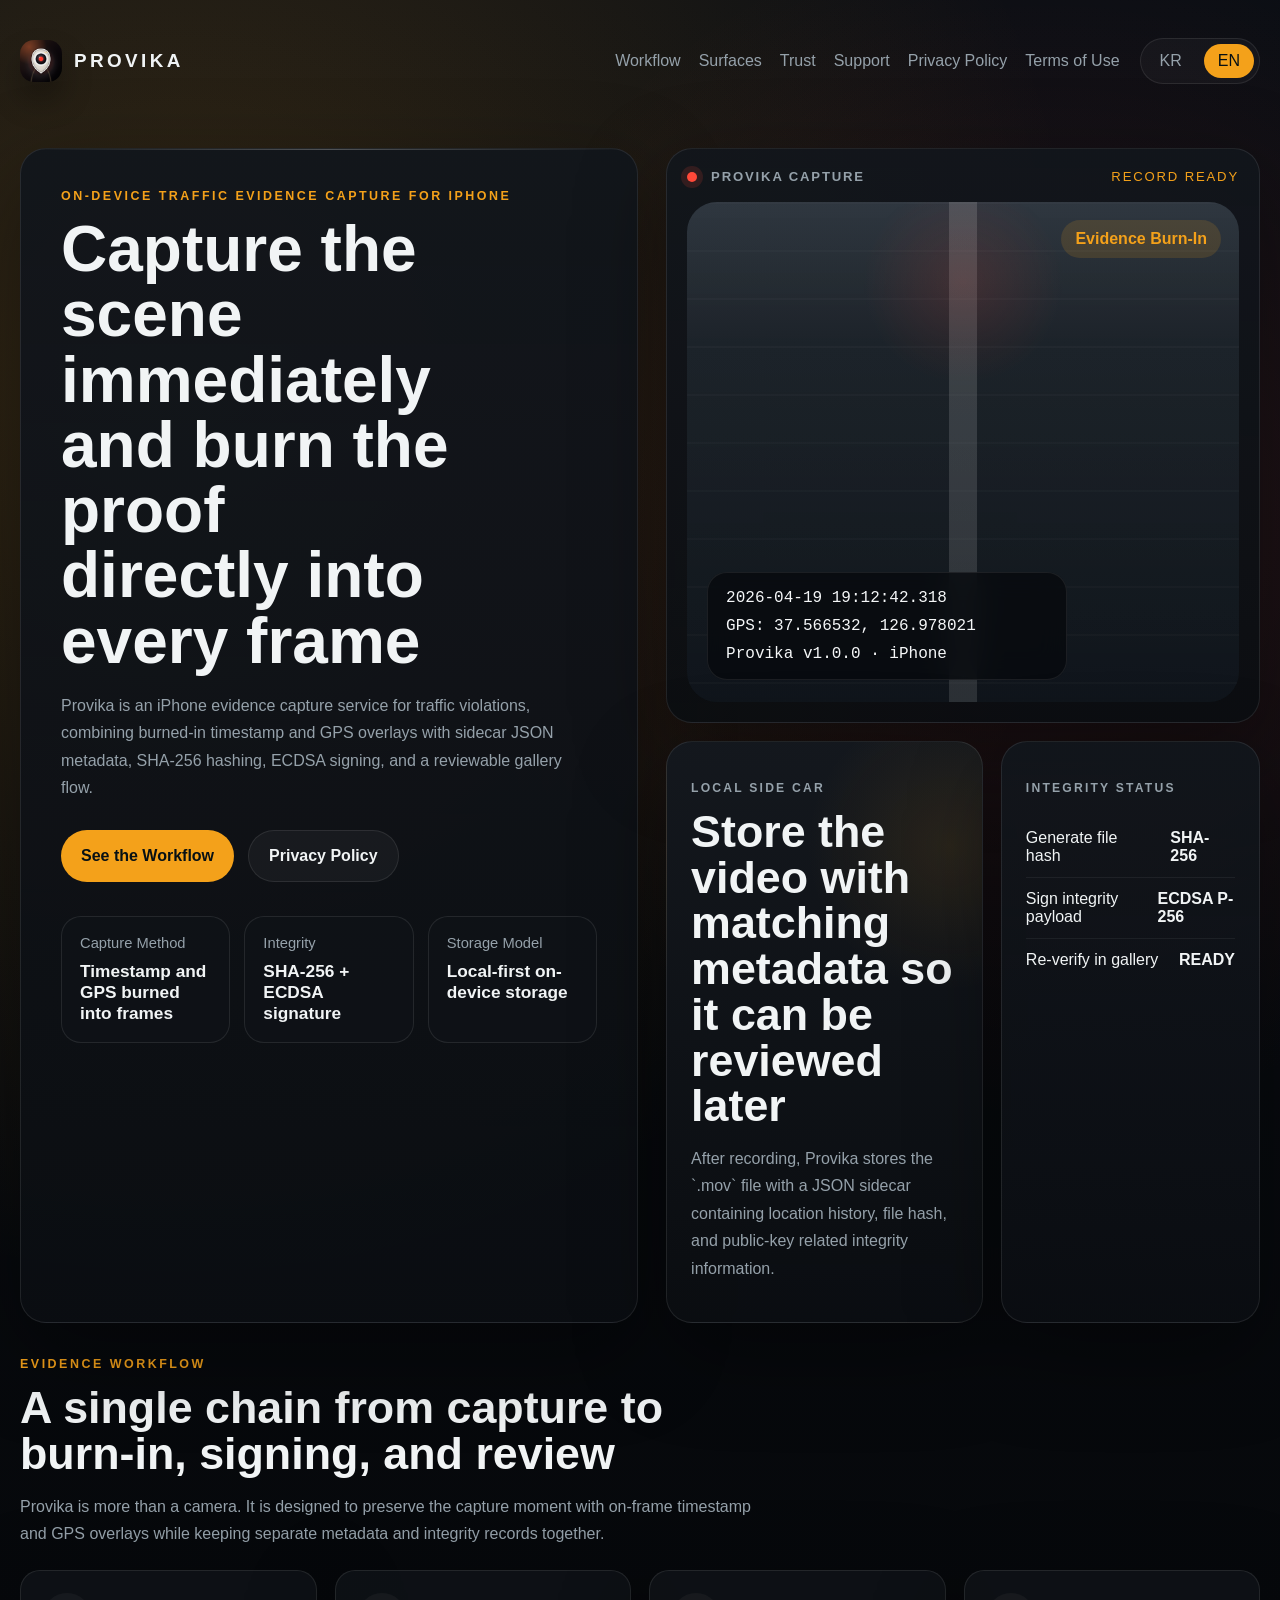
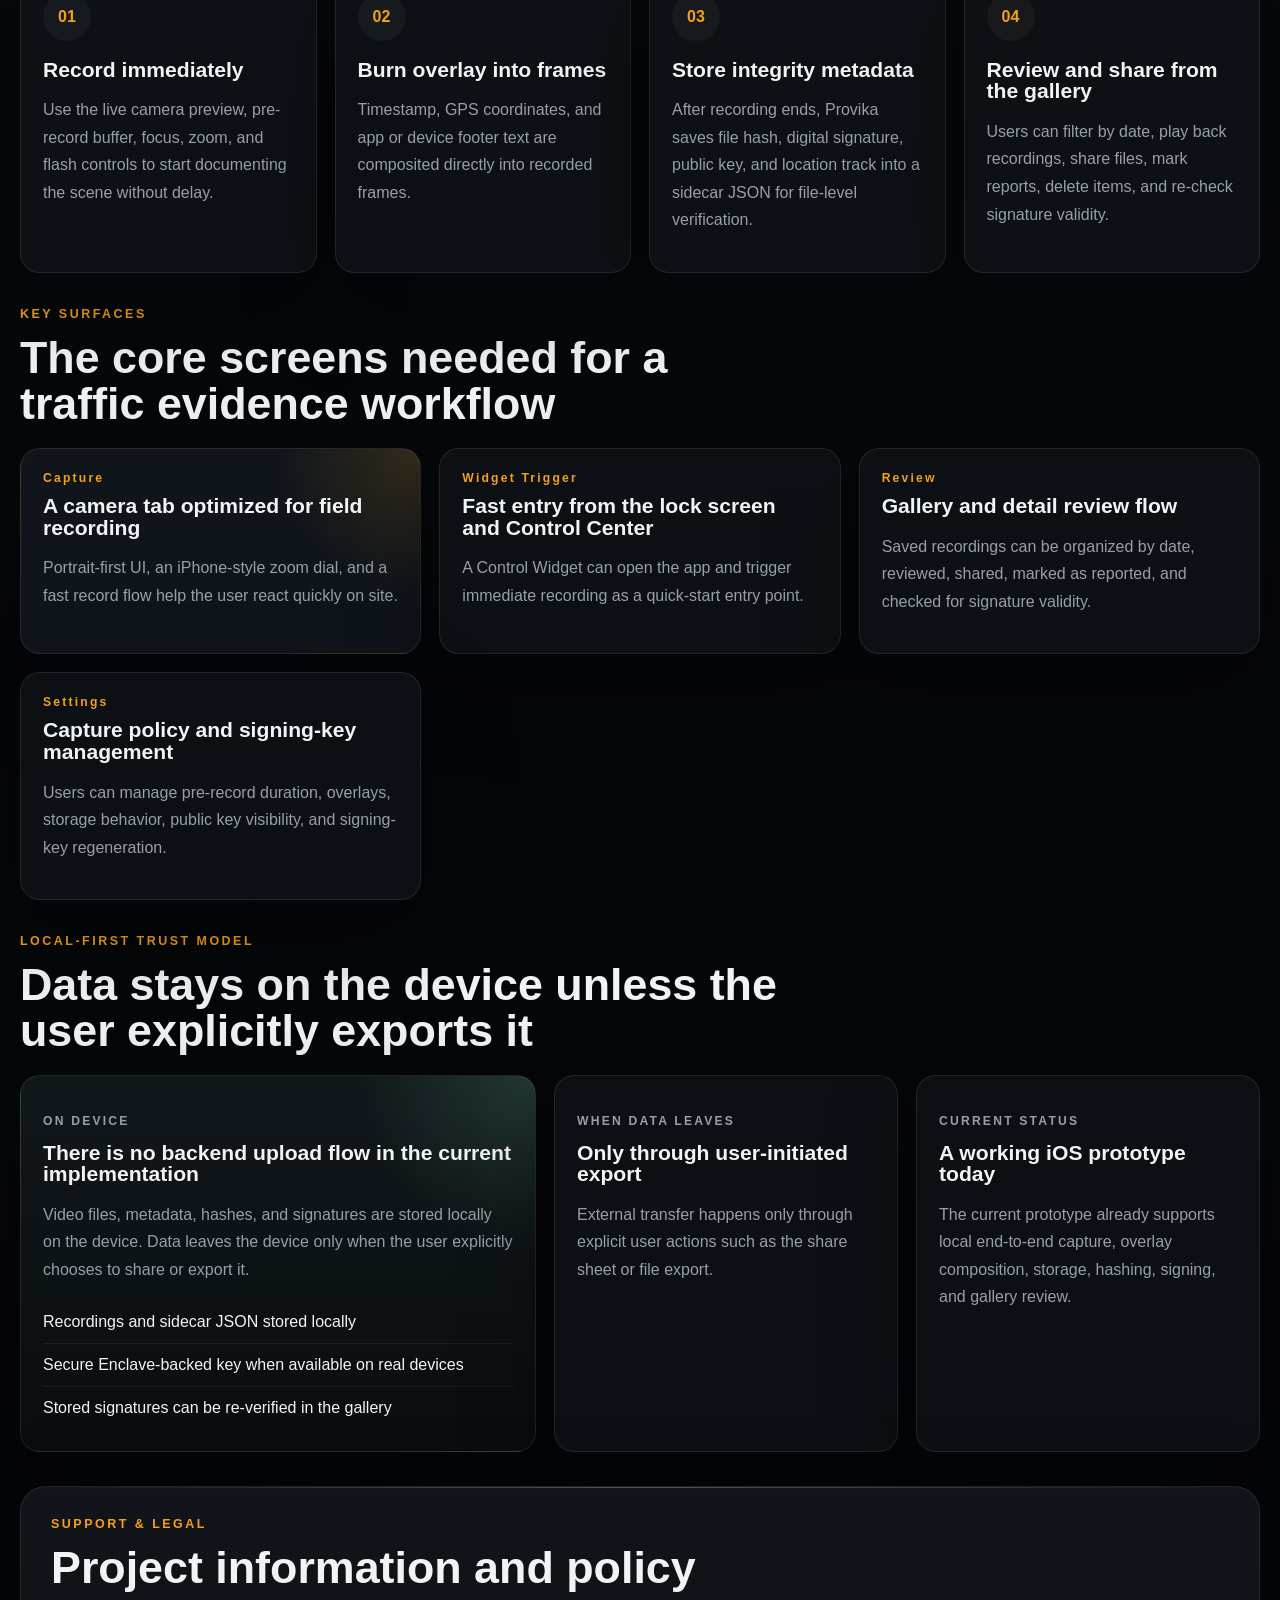
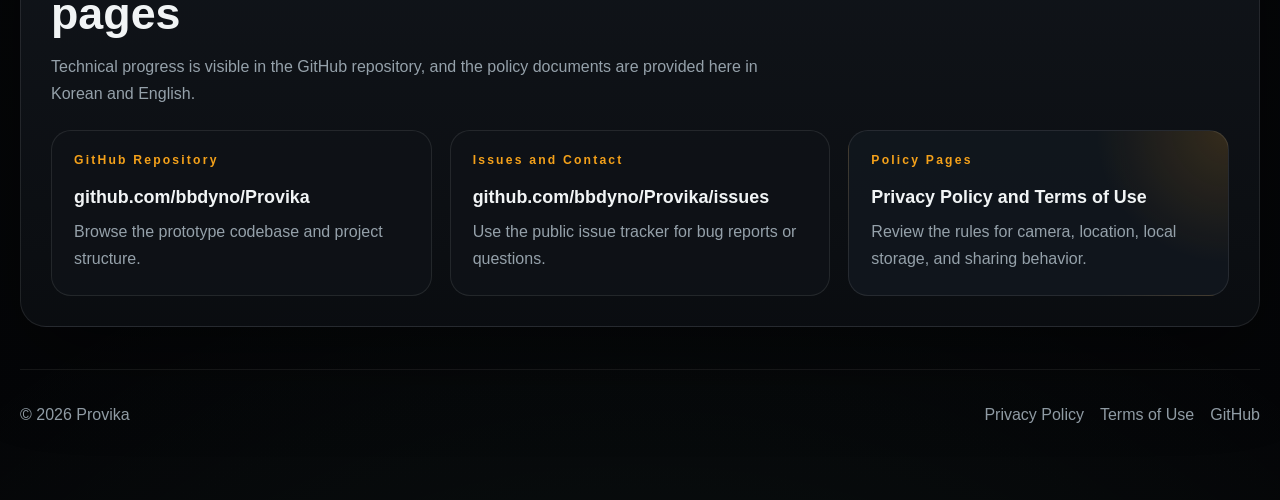
==== docs/index.html @ 461ba438 "docs: 프로젝트 랜딩 페이지 및 약관·개인정보처리방침 페이지 추가 Co-Authored-By: Claude Opus 4.7 (1M context) <noreply@anthrop" ====
<!DOCTYPE html>
<html lang="ko">
<head>
  <meta charset="UTF-8">
  <meta name="viewport" content="width=device-width, initial-scale=1.0">
  <title>Provika</title>
  <meta
    name="description"
    content="Provika는 교통 위반 증거 영상을 촬영하고, 프레임 내 타임스탬프와 GPS, 해시 및 서명 메타데이터를 함께 남기는 iPhone용 증거 캡처 앱입니다."
  >
  <link rel="stylesheet" href="./styles.css">
</head>
<body data-page="home">
  <div class="site-shell">
    <header class="topbar">
      <a class="brand" href="./index.html" aria-label="Provika home">
        <span class="brand-mark">
          <img src="./assets/provika-icon.png" alt="Provika icon">
        </span>
        <span class="brand-text">PROVIKA</span>
      </a>
      <div class="topbar-actions">
        <nav class="topnav">
          <a href="#workflow" data-i18n="nav.workflow">증거 흐름</a>
          <a href="#surfaces" data-i18n="nav.surfaces">핵심 화면</a>
          <a href="#trust" data-i18n="nav.trust">보관과 신뢰</a>
          <a href="#support" data-i18n="nav.support">지원</a>
          <a href="./privacy.html" data-i18n="nav.privacy">개인정보 처리방침</a>
          <a href="./terms.html" data-i18n="nav.terms">이용 약관</a>
        </nav>
        <div class="language-toggle" aria-label="Language selector">
          <button type="button" class="lang-button is-active" data-lang-button="ko">KR</button>
          <button type="button" class="lang-button" data-lang-button="en">EN</button>
        </div>
      </div>
    </header>

    <main>
      <section class="hero">
        <div class="hero-copy">
          <p class="eyebrow" data-i18n="hero.eyebrow">ON-DEVICE TRAFFIC EVIDENCE CAPTURE FOR IPHONE</p>
          <h1 data-i18n="hero.title">현장에서 바로 남기고, 프레임에 증거를 새기는 교통 위반 기록 앱</h1>
          <p class="hero-text" data-i18n="hero.body">
            Provika는 영상에 타임스탬프와 GPS를 직접 기록하고, sidecar JSON, SHA-256 해시, ECDSA 서명, 갤러리 검토 흐름까지
            하나로 묶은 iPhone용 증거 캡처 서비스입니다.
          </p>
          <div class="hero-actions">
            <a class="button button-primary" href="#workflow" data-i18n="hero.primary">증거 흐름 보기</a>
            <a class="button button-secondary" href="./privacy.html" data-i18n="hero.secondary">개인정보 처리방침</a>
          </div>
          <dl class="hero-stats">
            <div>
              <dt data-i18n="hero.stat1.label">기록 방식</dt>
              <dd data-i18n="hero.stat1.value">프레임 내 시간·위치 burn-in</dd>
            </div>
            <div>
              <dt data-i18n="hero.stat2.label">무결성</dt>
              <dd data-i18n="hero.stat2.value">SHA-256 + ECDSA 서명</dd>
            </div>
            <div>
              <dt data-i18n="hero.stat3.label">저장 모델</dt>
              <dd data-i18n="hero.stat3.value">기기 로컬 우선 저장</dd>
            </div>
          </dl>
        </div>

        <div class="hero-visual">
          <div class="hero-panel hero-device">
            <div class="device-header">
              <span class="signal-dot"></span>
              <span class="device-title">PROVIKA CAPTURE</span>
              <span class="device-state" data-i18n="hero.visual.state">RECORD READY</span>
            </div>
            <div class="device-preview">
              <div class="road-grid" aria-hidden="true"></div>
              <div class="overlay-stack">
                <span>2026-04-19 19:12:42.318</span>
                <span>GPS: 37.566532, 126.978021</span>
                <span>Provika v1.0.0 · iPhone</span>
              </div>
              <div class="preview-badge" data-i18n="hero.visual.badge">Evidence Burn-In</div>
            </div>
          </div>

          <div class="hero-sidecar">
            <article class="hero-panel hero-note hero-note-strong">
              <p class="hero-note-kicker" data-i18n="hero.card1.kicker">LOCAL SIDE CAR</p>
              <h2 data-i18n="hero.card1.title">영상과 메타데이터를 같이 남겨서 나중에 다시 검증</h2>
              <p data-i18n="hero.card1.body">
                촬영 후 `.mov`와 함께 위치 이력, 파일 해시, 공개키 정보가 담긴 JSON을 저장해 검토와 공유 시점을 분리합니다.
              </p>
            </article>

            <article class="hero-panel hero-note">
              <p class="hero-note-kicker" data-i18n="hero.card2.kicker">INTEGRITY STATUS</p>
              <ul class="integrity-list">
                <li><span data-i18n="hero.card2.item1">영상 파일 해시 생성</span><strong>SHA-256</strong></li>
                <li><span data-i18n="hero.card2.item2">서명 키로 무결성 서명</span><strong>ECDSA P-256</strong></li>
                <li><span data-i18n="hero.card2.item3">갤러리에서 다시 검증</span><strong data-i18n="hero.card2.status">READY</strong></li>
              </ul>
            </article>
          </div>
        </div>
      </section>

      <section class="workflow-section" id="workflow">
        <div class="section-heading">
          <p class="eyebrow" data-i18n="workflow.eyebrow">EVIDENCE WORKFLOW</p>
          <h2 data-i18n="workflow.title">기록, 각인, 서명, 검토까지 이어지는 증거 흐름</h2>
          <p class="section-copy" data-i18n="workflow.body">
            Provika는 단순 카메라가 아니라 촬영 순간의 시간과 위치를 프레임에 새기고, 별도 메타데이터와 무결성 정보를 함께 보존하는 흐름을 목표로 합니다.
          </p>
        </div>

        <div class="process-grid">
          <article class="process-card">
            <span class="process-index">01</span>
            <h3 data-i18n="workflow.step1.title">즉시 촬영</h3>
            <p data-i18n="workflow.step1.body">실시간 카메라 프리뷰와 선녹화 버퍼, 포커스, 줌, 플래시 제어로 현장 기록을 바로 시작합니다.</p>
          </article>
          <article class="process-card">
            <span class="process-index">02</span>
            <h3 data-i18n="workflow.step2.title">프레임 오버레이 각인</h3>
            <p data-i18n="workflow.step2.body">타임스탬프, GPS 좌표, 앱/기기 정보가 녹화 프레임에 직접 합성되어 별도 플레이어 없이도 확인 가능합니다.</p>
          </article>
          <article class="process-card">
            <span class="process-index">03</span>
            <h3 data-i18n="workflow.step3.title">무결성 메타데이터 저장</h3>
            <p data-i18n="workflow.step3.body">녹화 종료 후 해시, 전자서명, 공개키, 위치 트랙을 sidecar JSON으로 저장해 파일 단위 검증이 가능하도록 만듭니다.</p>
          </article>
          <article class="process-card">
            <span class="process-index">04</span>
            <h3 data-i18n="workflow.step4.title">갤러리에서 검토와 공유</h3>
            <p data-i18n="workflow.step4.body">날짜별 필터링, 재생, 공유, 신고 완료 표시, 삭제와 함께 서명 검증 상태를 다시 확인할 수 있습니다.</p>
          </article>
        </div>
      </section>

      <section class="surfaces-section" id="surfaces">
        <div class="section-heading">
          <p class="eyebrow" data-i18n="surfaces.eyebrow">KEY SURFACES</p>
          <h2 data-i18n="surfaces.title">교통 위반 기록 앱에 필요한 핵심 화면을 하나의 서비스 경험으로</h2>
        </div>

        <div class="surface-grid">
          <article class="surface-card surface-card-highlight">
            <span class="surface-kicker" data-i18n="surfaces.card1.kicker">Capture</span>
            <h3 data-i18n="surfaces.card1.title">현장 촬영에 집중한 카메라 탭</h3>
            <p data-i18n="surfaces.card1.body">세로 중심 UI, 아이폰 스타일 줌 다이얼, 빠른 녹화 흐름으로 순간 대응이 가능합니다.</p>
          </article>
          <article class="surface-card">
            <span class="surface-kicker" data-i18n="surfaces.card2.kicker">Widget Trigger</span>
            <h3 data-i18n="surfaces.card2.title">잠금화면과 제어 센터에서 빠르게 진입</h3>
            <p data-i18n="surfaces.card2.body">Control Widget을 통해 앱을 열고 즉시 녹화를 시작하는 빠른 진입점을 제공합니다.</p>
          </article>
          <article class="surface-card">
            <span class="surface-kicker" data-i18n="surfaces.card3.kicker">Review</span>
            <h3 data-i18n="surfaces.card3.title">갤러리와 상세 검토 흐름</h3>
            <p data-i18n="surfaces.card3.body">저장된 녹화물을 날짜별로 정리하고, 재생과 공유, 신고 완료 표시, 서명 검증까지 한 화면에서 확인합니다.</p>
          </article>
          <article class="surface-card">
            <span class="surface-kicker" data-i18n="surfaces.card4.kicker">Settings</span>
            <h3 data-i18n="surfaces.card4.title">기록 정책과 보안 키 관리</h3>
            <p data-i18n="surfaces.card4.body">선녹화 시간, 오버레이, 저장 정책, 공개키 확인과 서명 키 재생성 같은 관리 기능을 제공합니다.</p>
          </article>
        </div>
      </section>

      <section class="trust-section" id="trust">
        <div class="section-heading">
          <p class="eyebrow" data-i18n="trust.eyebrow">LOCAL-FIRST TRUST MODEL</p>
          <h2 data-i18n="trust.title">기기 안에 남기고, 사용자가 직접 공유할 때만 밖으로 나갑니다</h2>
        </div>

        <div class="trust-layout">
          <article class="trust-card trust-card-large">
            <p class="trust-kicker" data-i18n="trust.card1.kicker">ON DEVICE</p>
            <h3 data-i18n="trust.card1.title">현재 구현에는 서버 업로드 흐름이 없습니다</h3>
            <p data-i18n="trust.card1.body">
              영상, 메타데이터, 해시, 서명 정보는 기기 로컬에 저장됩니다. 데이터가 기기 밖으로 나가는 시점은 사용자가 직접 공유를 실행할 때입니다.
            </p>
            <ul class="trust-list">
              <li data-i18n="trust.card1.item1">녹화 파일과 sidecar JSON 로컬 저장</li>
              <li data-i18n="trust.card1.item2">실기기에서는 가능할 경우 Secure Enclave 기반 키 사용</li>
              <li data-i18n="trust.card1.item3">갤러리에서 저장된 서명 상태 재검증</li>
            </ul>
          </article>

          <article class="trust-card">
            <p class="trust-kicker" data-i18n="trust.card2.kicker">WHEN DATA LEAVES</p>
            <h3 data-i18n="trust.card2.title">사용자가 내보낼 때만 전송</h3>
            <p data-i18n="trust.card2.body">공유 시트, 파일 내보내기 등 사용자가 선택한 동작을 통해서만 외부 전송이 일어납니다.</p>
          </article>

          <article class="trust-card">
            <p class="trust-kicker" data-i18n="trust.card3.kicker">CURRENT STATUS</p>
            <h3 data-i18n="trust.card3.title">현재는 동작하는 iOS 프로토타입</h3>
            <p data-i18n="trust.card3.body">촬영, 오버레이 합성, 저장, 해시/서명, 갤러리 검토까지 로컬 엔드 투 엔드 흐름이 구현돼 있습니다.</p>
          </article>
        </div>
      </section>

      <section class="support-section" id="support">
        <div class="support-card">
          <div class="section-heading">
            <p class="eyebrow" data-i18n="support.eyebrow">SUPPORT & LEGAL</p>
            <h2 data-i18n="support.title">프로젝트 정보와 정책 문서</h2>
            <p class="section-copy" data-i18n="support.body">
              기술 진행 상황은 GitHub 저장소에서 확인할 수 있고, 정책 문서는 이 페이지에서 한국어와 영어로 제공합니다.
            </p>
          </div>

          <div class="contact-grid">
            <a class="contact-card" href="https://github.com/bbdyno/Provika" target="_blank" rel="noreferrer">
              <span class="contact-label" data-i18n="support.card1.label">GitHub 저장소</span>
              <strong>github.com/bbdyno/Provika</strong>
              <span class="contact-meta" data-i18n="support.card1.meta">프로토타입 코드와 프로젝트 구조를 확인할 수 있습니다.</span>
            </a>
            <a class="contact-card" href="https://github.com/bbdyno/Provika/issues" target="_blank" rel="noreferrer">
              <span class="contact-label" data-i18n="support.card2.label">이슈 및 문의</span>
              <strong>github.com/bbdyno/Provika/issues</strong>
              <span class="contact-meta" data-i18n="support.card2.meta">버그 리포트나 문의를 남길 수 있는 공개 채널입니다.</span>
            </a>
            <a class="contact-card contact-card-accent" href="./privacy.html">
              <span class="contact-label" data-i18n="support.card3.label">정책 문서</span>
              <strong data-i18n="support.card3.title">개인정보 처리방침과 이용 약관</strong>
              <span class="contact-meta" data-i18n="support.card3.meta">카메라, 위치, 로컬 저장, 공유 정책 기준을 문서로 제공합니다.</span>
            </a>
          </div>
        </div>
      </section>
    </main>

    <footer class="footer">
      <p>© <span id="year"></span> Provika</p>
      <div class="footer-links">
        <a href="./privacy.html" data-i18n="footer.privacy">개인정보 처리방침</a>
        <a href="./terms.html" data-i18n="footer.terms">이용 약관</a>
        <a href="https://github.com/bbdyno/Provika" target="_blank" rel="noreferrer">GitHub</a>
      </div>
    </footer>
  </div>

  <script src="./app.js?v=2026041901"></script>
</body>
</html>
---- docs/styles.css ----
:root {
  --bg: #06080b;
  --bg-soft: #0d1117;
  --panel: rgba(15, 19, 24, 0.82);
  --panel-strong: rgba(18, 23, 29, 0.94);
  --border: rgba(255, 255, 255, 0.09);
  --text: #f1f4f5;
  --muted: #95a1aa;
  --amber: #f4a11a;
  --amber-soft: rgba(244, 161, 26, 0.16);
  --red: #ff4939;
  --red-soft: rgba(255, 73, 57, 0.15);
  --mint: #90ffd6;
  --mint-soft: rgba(144, 255, 214, 0.16);
  --slate: #1d242c;
  --shadow: 0 30px 90px rgba(0, 0, 0, 0.38);
  --radius-xl: 36px;
  --radius-lg: 26px;
  --radius-md: 20px;
  --radius-sm: 14px;
  --content-width: 1240px;
}

* {
  box-sizing: border-box;
}

html {
  scroll-behavior: smooth;
}

body {
  margin: 0;
  min-height: 100vh;
  color: var(--text);
  background:
    radial-gradient(circle at 14% 10%, rgba(244, 161, 26, 0.18), transparent 26%),
    radial-gradient(circle at 82% 14%, rgba(255, 73, 57, 0.12), transparent 18%),
    radial-gradient(circle at 50% 120%, rgba(144, 255, 214, 0.08), transparent 24%),
    linear-gradient(180deg, #0a0e14 0%, #06080b 44%, #040507 100%);
  font-family: "Avenir Next Condensed", "Avenir Next", "Pretendard Variable", "Pretendard", "Apple SD Gothic Neo", sans-serif;
}

img {
  display: block;
  width: 100%;
}

a {
  color: inherit;
  text-decoration: none;
}

button {
  font: inherit;
}

.site-shell {
  width: min(calc(100% - 40px), var(--content-width));
  margin: 0 auto;
  padding: 28px 0 60px;
}

.site-shell-legal {
  width: min(calc(100% - 40px), 920px);
}

.topbar,
.topbar-actions,
.topnav,
.language-toggle,
.hero-actions,
.footer,
.footer-links,
.device-header,
.release-notes {
  display: flex;
  align-items: center;
}

.topbar {
  justify-content: space-between;
  gap: 24px;
  padding: 10px 0 30px;
}

.topbar-actions {
  gap: 20px;
}

.brand {
  display: inline-flex;
  align-items: center;
  gap: 12px;
}

.brand-mark {
  width: 42px;
  height: 42px;
  overflow: hidden;
  border-radius: 14px;
  box-shadow: 0 18px 30px rgba(0, 0, 0, 0.28);
}

.brand-text {
  font-size: 1.18rem;
  font-weight: 800;
  letter-spacing: 0.18em;
}

.topnav {
  gap: 18px;
  flex-wrap: wrap;
}

.topnav a,
.footer-links a {
  color: var(--muted);
  transition: color 160ms ease;
}

.topnav a:hover,
.footer-links a:hover {
  color: var(--text);
}

.language-toggle {
  gap: 8px;
  padding: 5px;
  border: 1px solid var(--border);
  border-radius: 999px;
  background: rgba(255, 255, 255, 0.03);
}

.lang-button {
  border: 0;
  border-radius: 999px;
  padding: 8px 14px;
  color: var(--muted);
  background: transparent;
  cursor: pointer;
}

.lang-button.is-active {
  color: #071014;
  background: var(--amber);
}

.hero,
.workflow-section,
.surfaces-section,
.trust-section,
.support-section,
.legal-page {
  margin-top: 34px;
}

.hero {
  display: grid;
  grid-template-columns: minmax(0, 1.02fr) minmax(0, 0.98fr);
  gap: 28px;
  align-items: stretch;
}

.hero-copy,
.hero-panel,
.process-card,
.surface-card,
.trust-card,
.support-card,
.legal-card {
  position: relative;
  overflow: hidden;
  border: 1px solid var(--border);
  border-radius: var(--radius-lg);
  background: linear-gradient(180deg, rgba(18, 22, 28, 0.96), rgba(11, 14, 18, 0.9));
  box-shadow: var(--shadow);
}

.hero-copy {
  padding: 40px;
}

.hero-copy::before,
.support-card::before,
.legal-card::before {
  content: "";
  position: absolute;
  inset: 0 auto auto 0;
  width: 100%;
  height: 1px;
  background: linear-gradient(90deg, transparent, rgba(255, 255, 255, 0.26), transparent);
}

.eyebrow {
  margin: 0 0 14px;
  color: var(--amber);
  font-size: 0.78rem;
  font-weight: 800;
  letter-spacing: 0.2em;
}

h1,
h2,
h3 {
  margin: 0;
  line-height: 1.02;
}

h1 {
  font-size: clamp(2.9rem, 5vw, 5.2rem);
  max-width: 11ch;
}

h2 {
  font-size: clamp(2rem, 3.5vw, 3.4rem);
}

h3 {
  font-size: 1.32rem;
}

.hero-text,
.section-copy,
.hero-note p,
.process-card p,
.surface-card p,
.trust-card p,
.contact-meta,
.legal-card p {
  color: var(--muted);
  line-height: 1.72;
}

.hero-text {
  max-width: 58ch;
  margin: 18px 0 0;
}

.hero-actions {
  gap: 14px;
  margin-top: 28px;
  flex-wrap: wrap;
}

.button {
  display: inline-flex;
  align-items: center;
  justify-content: center;
  min-height: 52px;
  padding: 0 20px;
  border-radius: 999px;
  font-weight: 800;
}

.button-primary {
  color: #071014;
  background: var(--amber);
}

.button-secondary {
  border: 1px solid var(--border);
  background: rgba(255, 255, 255, 0.04);
}

.hero-stats {
  display: grid;
  grid-template-columns: repeat(3, minmax(0, 1fr));
  gap: 14px;
  margin: 34px 0 0;
}

.hero-stats div,
.process-card,
.surface-card,
.trust-card,
.contact-card {
  border: 1px solid var(--border);
  border-radius: var(--radius-md);
  background: var(--panel);
}

.hero-stats div {
  padding: 18px;
}

.hero-stats dt {
  color: var(--muted);
  font-size: 0.92rem;
}

.hero-stats dd {
  margin: 10px 0 0;
  font-size: 1.08rem;
  font-weight: 800;
}

.hero-visual {
  display: grid;
  gap: 18px;
}

.hero-device {
  padding: 20px;
}

.device-header {
  justify-content: space-between;
  gap: 14px;
  margin-bottom: 18px;
  color: var(--muted);
  font-size: 0.82rem;
  letter-spacing: 0.14em;
}

.signal-dot {
  width: 10px;
  height: 10px;
  border-radius: 50%;
  background: var(--red);
  box-shadow: 0 0 0 6px rgba(255, 73, 57, 0.14);
}

.device-title {
  margin-right: auto;
  font-weight: 800;
}

.device-state {
  color: var(--amber);
}

.device-preview {
  position: relative;
  min-height: 500px;
  overflow: hidden;
  border-radius: 30px;
  background:
    linear-gradient(180deg, rgba(255, 255, 255, 0.04), rgba(255, 255, 255, 0.01)),
    linear-gradient(180deg, #272f38 0%, #171e25 28%, #10161d 100%);
}

.road-grid {
  position: absolute;
  inset: 0;
  background:
    radial-gradient(circle at 50% 16%, rgba(255, 73, 57, 0.18), transparent 20%),
    linear-gradient(180deg, transparent 0%, rgba(0, 0, 0, 0.18) 100%),
    linear-gradient(90deg, transparent 47.4%, rgba(255, 255, 255, 0.2) 47.4%, rgba(255, 255, 255, 0.2) 52.6%, transparent 52.6%),
    linear-gradient(180deg, rgba(255, 255, 255, 0.03) 0 2px, transparent 2px 100%);
  background-size: 100% 100%, 100% 100%, 100% 100%, 100% 48px;
  opacity: 0.72;
}

.overlay-stack {
  position: absolute;
  left: 20px;
  bottom: 22px;
  display: grid;
  gap: 10px;
  padding: 16px 18px;
  min-width: min(100% - 40px, 360px);
  border: 1px solid rgba(255, 255, 255, 0.08);
  border-radius: 20px;
  background: rgba(7, 10, 14, 0.78);
  backdrop-filter: blur(14px);
  font-family: "SF Mono", "Menlo", "Consolas", monospace;
  color: #f5f7f8;
}

.preview-badge {
  position: absolute;
  top: 18px;
  right: 18px;
  padding: 10px 14px;
  border-radius: 999px;
  background: rgba(244, 161, 26, 0.14);
  color: var(--amber);
  font-weight: 800;
}

.hero-sidecar {
  display: grid;
  grid-template-columns: 1.1fr 0.9fr;
  gap: 18px;
}

.hero-note {
  padding: 24px;
}

.hero-note-strong {
  background:
    radial-gradient(circle at 90% 18%, rgba(244, 161, 26, 0.1), transparent 26%),
    linear-gradient(180deg, rgba(20, 24, 30, 0.98), rgba(11, 14, 18, 0.92));
}

.hero-note-kicker,
.surface-kicker,
.trust-kicker,
.contact-label {
  display: block;
  margin-bottom: 10px;
  color: var(--amber);
  font-size: 0.76rem;
  font-weight: 800;
  letter-spacing: 0.18em;
}

.integrity-list,
.trust-list {
  margin: 18px 0 0;
  padding: 0;
  list-style: none;
}

.integrity-list li,
.trust-list li {
  display: flex;
  justify-content: space-between;
  gap: 16px;
  padding: 12px 0;
  border-top: 1px solid rgba(255, 255, 255, 0.06);
}

.integrity-list li:first-child,
.trust-list li:first-child {
  border-top: 0;
}

.section-heading {
  max-width: 760px;
  margin-bottom: 22px;
}

.process-grid,
.surface-grid,
.contact-grid {
  display: grid;
  gap: 18px;
}

.process-grid {
  grid-template-columns: repeat(4, minmax(0, 1fr));
}

.surface-grid,
.contact-grid {
  grid-template-columns: repeat(3, minmax(0, 1fr));
}

.process-card,
.surface-card,
.trust-card,
.contact-card {
  padding: 22px;
}

.surface-card-highlight,
.contact-card-accent {
  background:
    radial-gradient(circle at top right, rgba(244, 161, 26, 0.16), transparent 32%),
    var(--panel-strong);
}

.process-index {
  display: inline-flex;
  align-items: center;
  justify-content: center;
  width: 48px;
  height: 48px;
  margin-bottom: 18px;
  border-radius: 999px;
  background: rgba(255, 255, 255, 0.04);
  color: var(--amber);
  font-weight: 800;
}

.trust-layout {
  display: grid;
  grid-template-columns: 1.2fr 0.8fr 0.8fr;
  gap: 18px;
}

.trust-card-large {
  background:
    radial-gradient(circle at top right, rgba(144, 255, 214, 0.14), transparent 28%),
    linear-gradient(180deg, rgba(17, 24, 28, 0.96), rgba(10, 14, 17, 0.92));
}

.support-card,
.legal-card {
  padding: 30px;
}

.contact-card {
  display: grid;
  gap: 10px;
}

.contact-card strong {
  font-size: 1.12rem;
}

.legal-page {
  display: grid;
  gap: 24px;
}

.legal-card {
  display: grid;
  gap: 26px;
}

.legal-card section {
  padding-top: 22px;
  border-top: 1px solid rgba(255, 255, 255, 0.08);
}

.legal-card section:first-child {
  padding-top: 0;
  border-top: 0;
}

.legal-card h2 {
  font-size: 1.4rem;
  margin-bottom: 12px;
}

.legal-card-center {
  text-align: center;
  justify-items: center;
}

.footer {
  justify-content: space-between;
  gap: 18px;
  margin-top: 42px;
  padding-top: 20px;
  border-top: 1px solid rgba(255, 255, 255, 0.08);
  color: var(--muted);
}

.footer-links {
  gap: 16px;
  flex-wrap: wrap;
}

@media (max-width: 1100px) {
  .hero {
    grid-template-columns: 1fr;
  }

  .process-grid {
    grid-template-columns: repeat(2, minmax(0, 1fr));
  }

  .surface-grid,
  .contact-grid,
  .trust-layout,
  .hero-sidecar {
    grid-template-columns: 1fr;
  }
}

@media (max-width: 760px) {
  .site-shell {
    width: min(calc(100% - 24px), var(--content-width));
    padding-top: 20px;
  }

  .topbar,
  .topbar-actions {
    flex-direction: column;
    align-items: flex-start;
  }

  .hero-copy,
  .hero-device,
  .hero-note,
  .support-card,
  .legal-card {
    padding: 22px;
  }

  .process-grid,
  .surface-grid,
  .contact-grid,
  .hero-stats {
    grid-template-columns: 1fr;
  }

  .device-preview {
    min-height: 380px;
  }

  h1 {
    font-size: clamp(2.3rem, 11vw, 3.8rem);
  }

  h2 {
    font-size: clamp(1.7rem, 8vw, 2.5rem);
  }

  .footer {
    flex-direction: column;
    align-items: flex-start;
  }
}
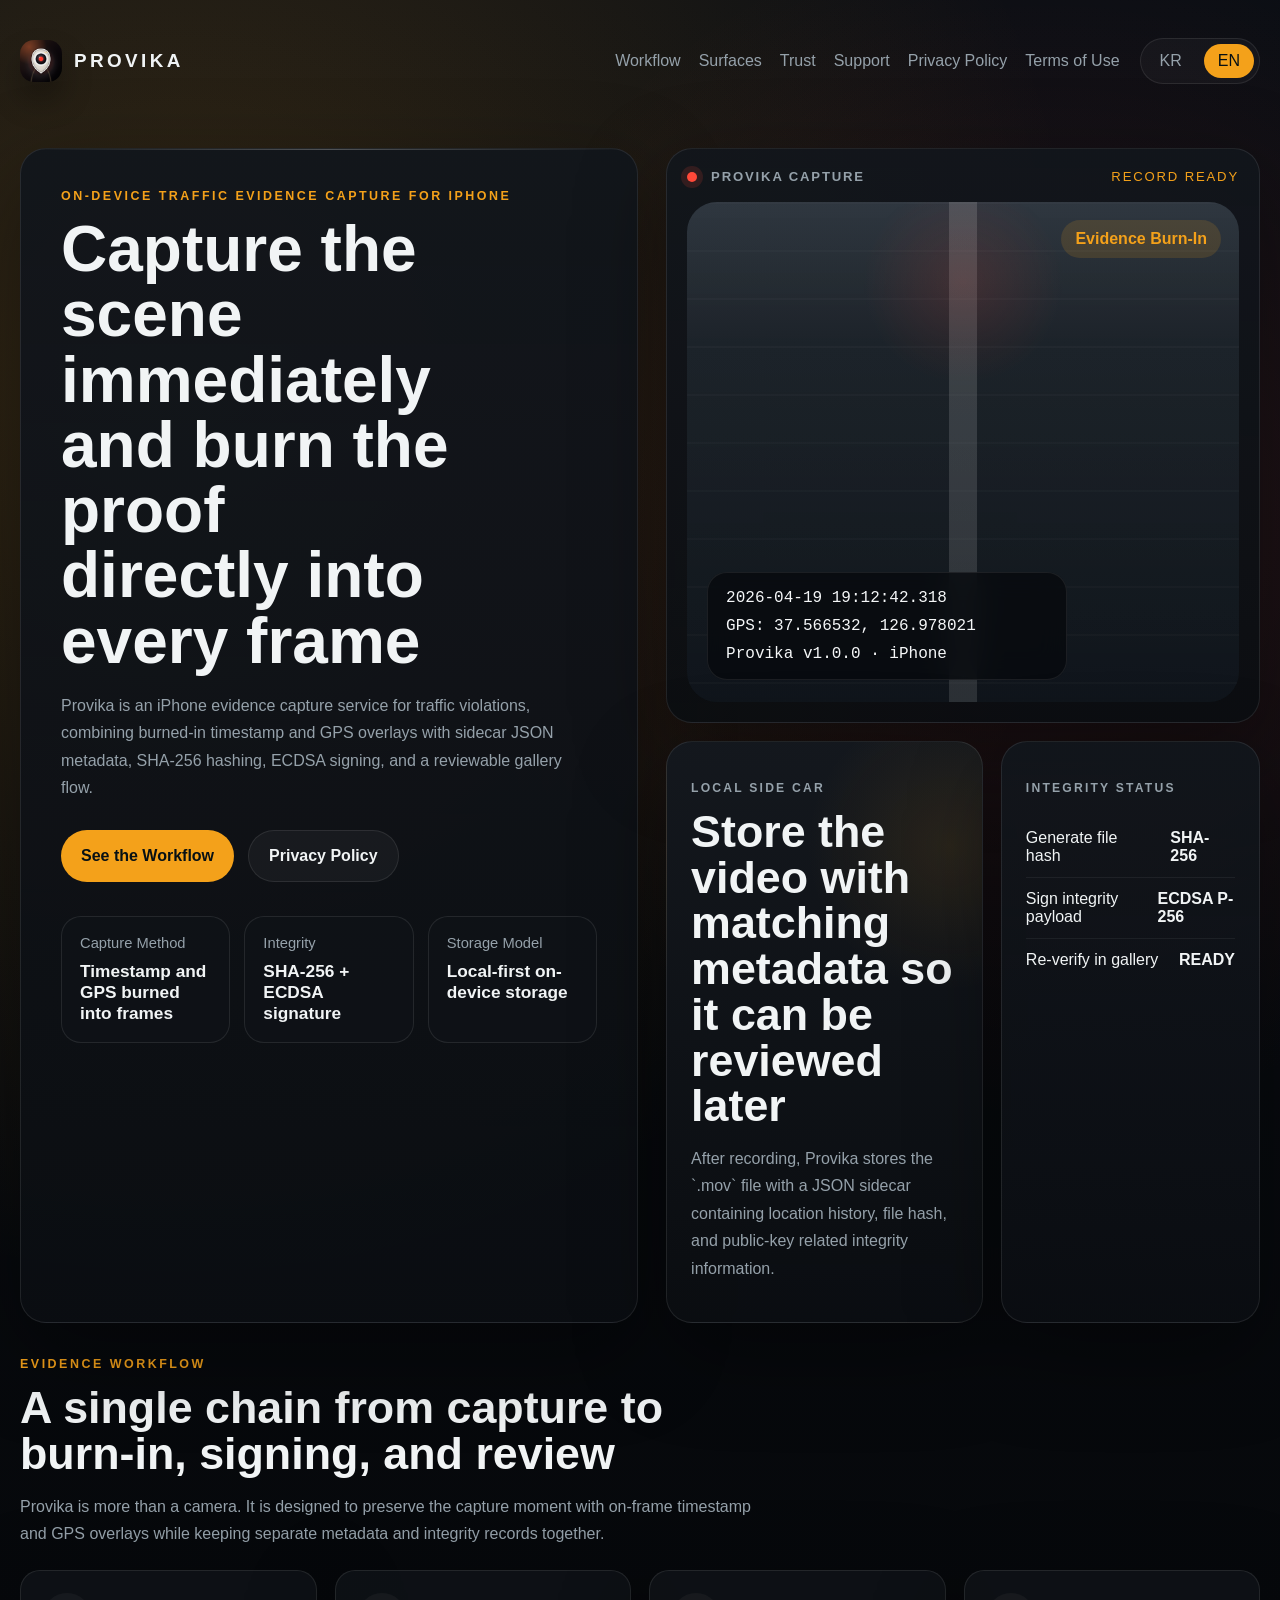
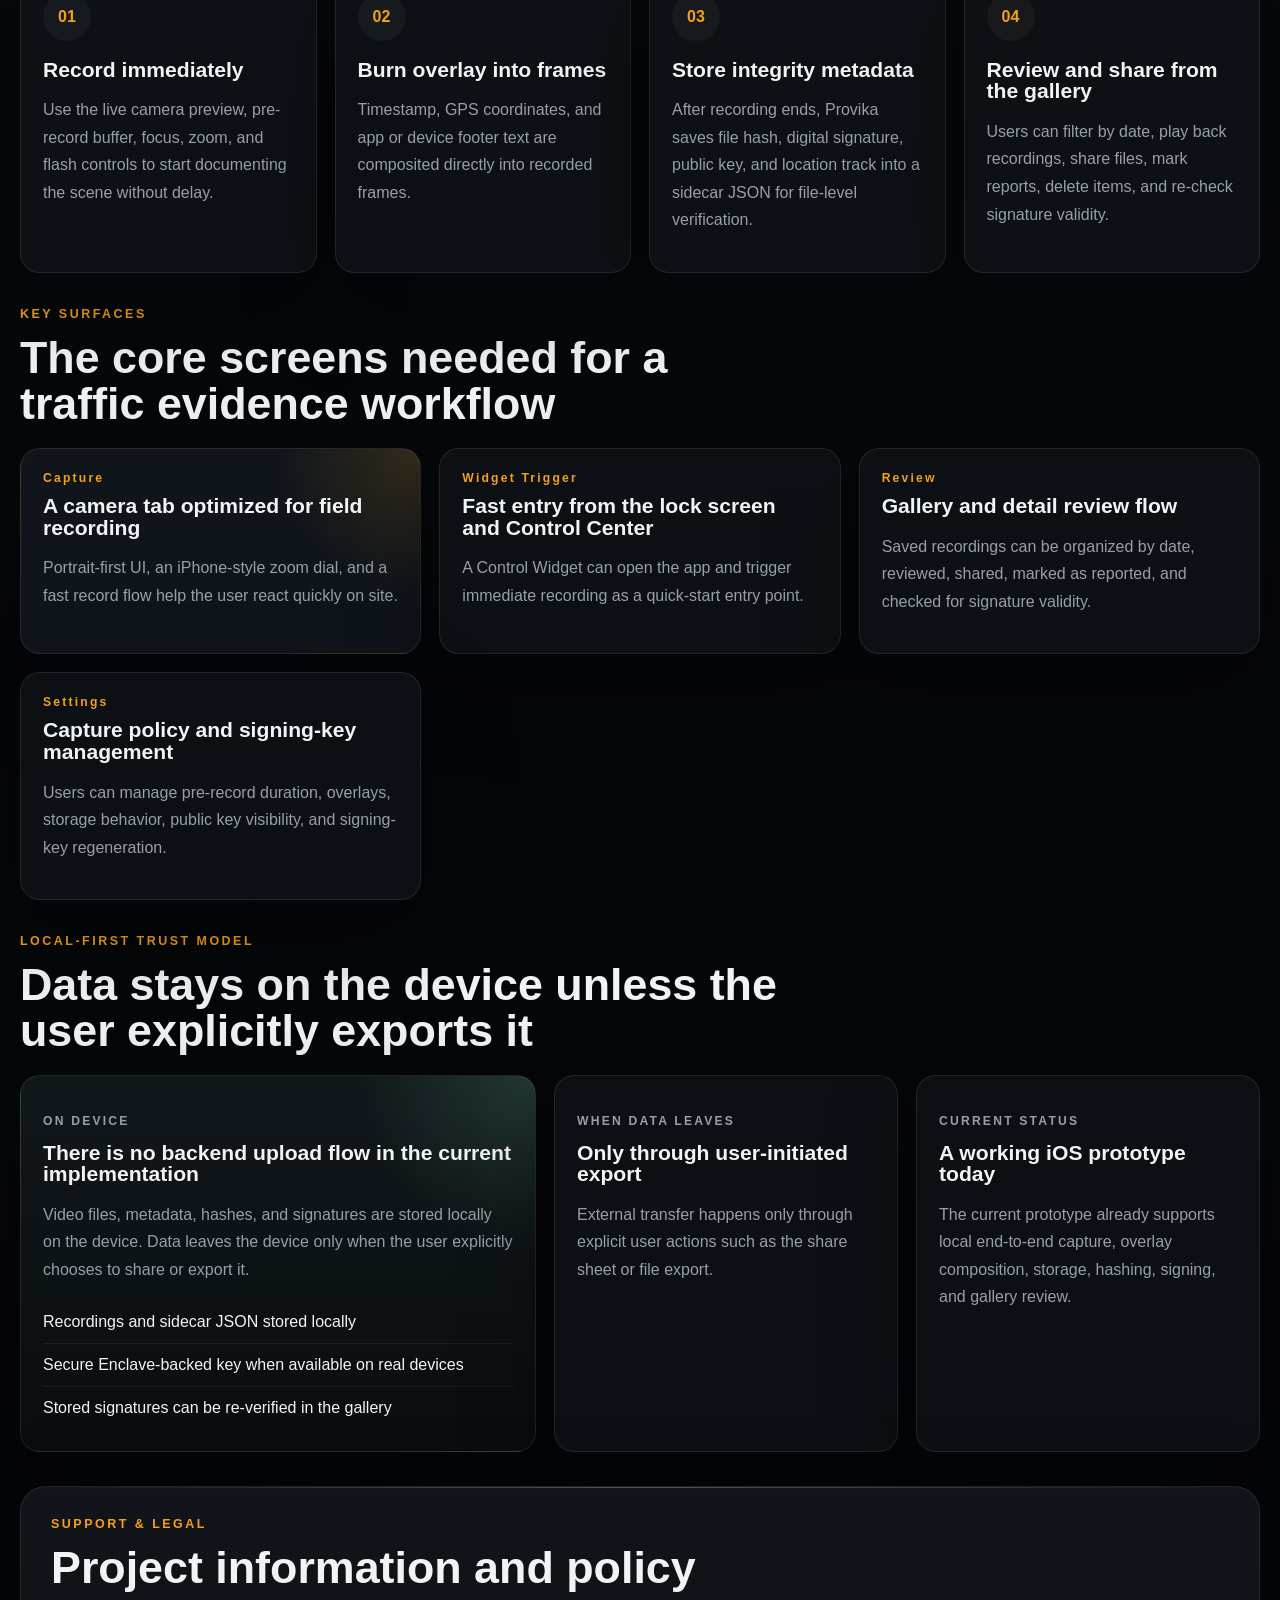
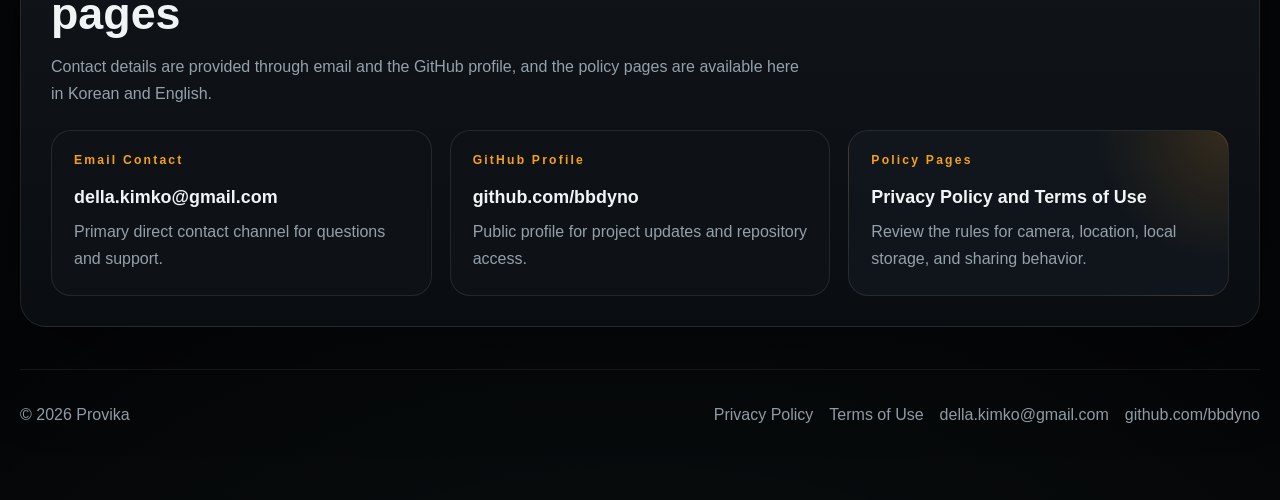
==== commit f11636e1: "chore: Firebase Hosting 설정 및 랜딩 페이지 업데이트 - firebase.json / .firebaserc: docs/를 Firebase Hosting publ" ====
--- a/docs/index.html
+++ b/docs/index.html
@@ -206,20 +206,20 @@
             <p class="eyebrow" data-i18n="support.eyebrow">SUPPORT & LEGAL</p>
             <h2 data-i18n="support.title">프로젝트 정보와 정책 문서</h2>
             <p class="section-copy" data-i18n="support.body">
-              기술 진행 상황은 GitHub 저장소에서 확인할 수 있고, 정책 문서는 이 페이지에서 한국어와 영어로 제공합니다.
+              연락은 이메일과 GitHub 프로필을 통해 받을 수 있고, 정책 문서는 이 페이지에서 한국어와 영어로 제공합니다.
             </p>
           </div>
 
           <div class="contact-grid">
-            <a class="contact-card" href="https://github.com/bbdyno/Provika" target="_blank" rel="noreferrer">
-              <span class="contact-label" data-i18n="support.card1.label">GitHub 저장소</span>
-              <strong>github.com/bbdyno/Provika</strong>
-              <span class="contact-meta" data-i18n="support.card1.meta">프로토타입 코드와 프로젝트 구조를 확인할 수 있습니다.</span>
+            <a class="contact-card" href="mailto:della.kimko@gmail.com">
+              <span class="contact-label" data-i18n="support.card1.label">이메일 문의</span>
+              <strong>della.kimko@gmail.com</strong>
+              <span class="contact-meta" data-i18n="support.card1.meta">직접 문의를 보낼 수 있는 기본 연락 채널입니다.</span>
             </a>
-            <a class="contact-card" href="https://github.com/bbdyno/Provika/issues" target="_blank" rel="noreferrer">
-              <span class="contact-label" data-i18n="support.card2.label">이슈 및 문의</span>
-              <strong>github.com/bbdyno/Provika/issues</strong>
-              <span class="contact-meta" data-i18n="support.card2.meta">버그 리포트나 문의를 남길 수 있는 공개 채널입니다.</span>
+            <a class="contact-card" href="https://github.com/bbdyno" target="_blank" rel="noreferrer">
+              <span class="contact-label" data-i18n="support.card2.label">GitHub 프로필</span>
+              <strong>github.com/bbdyno</strong>
+              <span class="contact-meta" data-i18n="support.card2.meta">프로젝트 업데이트와 공개 저장소를 확인할 수 있는 연락 프로필입니다.</span>
             </a>
             <a class="contact-card contact-card-accent" href="./privacy.html">
               <span class="contact-label" data-i18n="support.card3.label">정책 문서</span>
@@ -236,7 +236,8 @@
       <div class="footer-links">
         <a href="./privacy.html" data-i18n="footer.privacy">개인정보 처리방침</a>
         <a href="./terms.html" data-i18n="footer.terms">이용 약관</a>
-        <a href="https://github.com/bbdyno/Provika" target="_blank" rel="noreferrer">GitHub</a>
+        <a href="mailto:della.kimko@gmail.com">della.kimko@gmail.com</a>
+        <a href="https://github.com/bbdyno" target="_blank" rel="noreferrer">github.com/bbdyno</a>
       </div>
     </footer>
   </div>
--- a/docs/styles.css
+++ b/docs/styles.css
@@ -522,6 +522,18 @@
   border-top: 0;
 }
 
+.legal-inline-links {
+  display: flex;
+  flex-wrap: wrap;
+  gap: 14px;
+  margin-top: 14px;
+}
+
+.legal-inline-links a {
+  color: var(--text);
+  font-weight: 700;
+}
+
 .legal-card h2 {
   font-size: 1.4rem;
   margin-bottom: 12px;
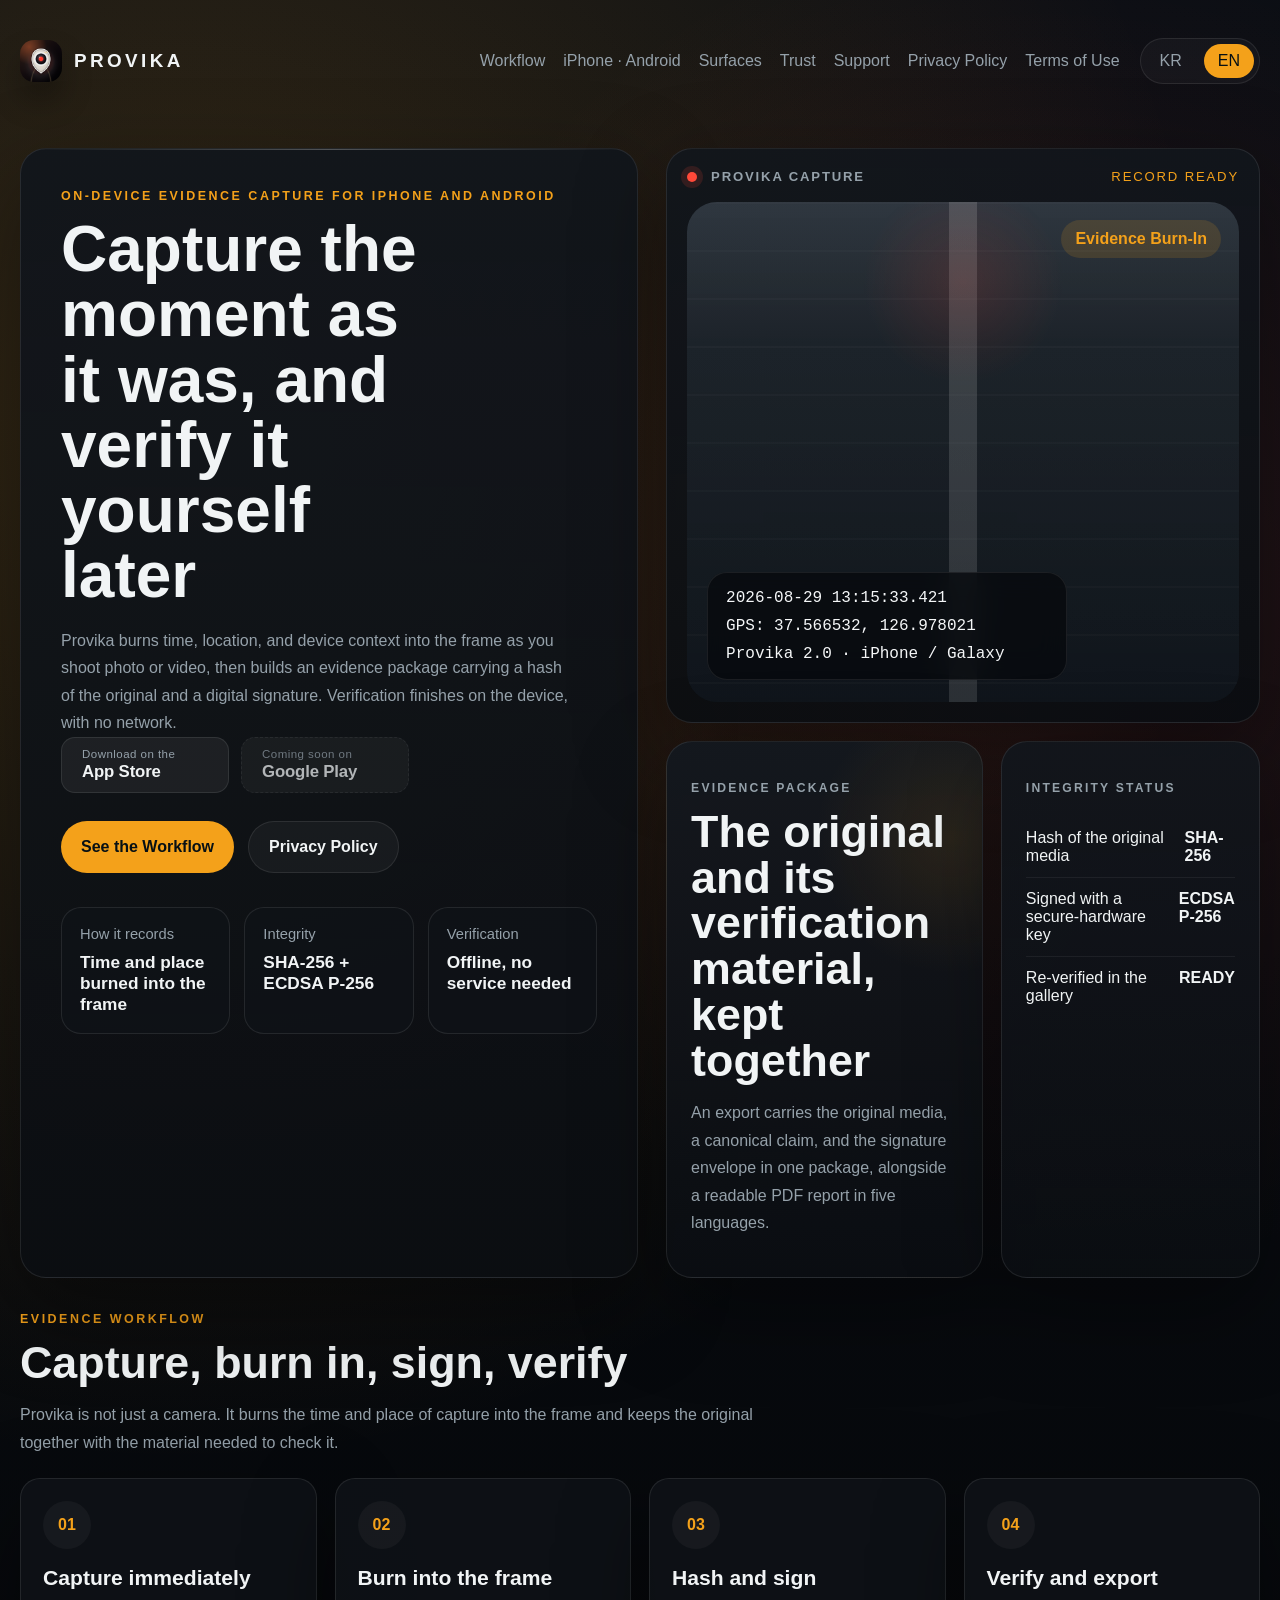
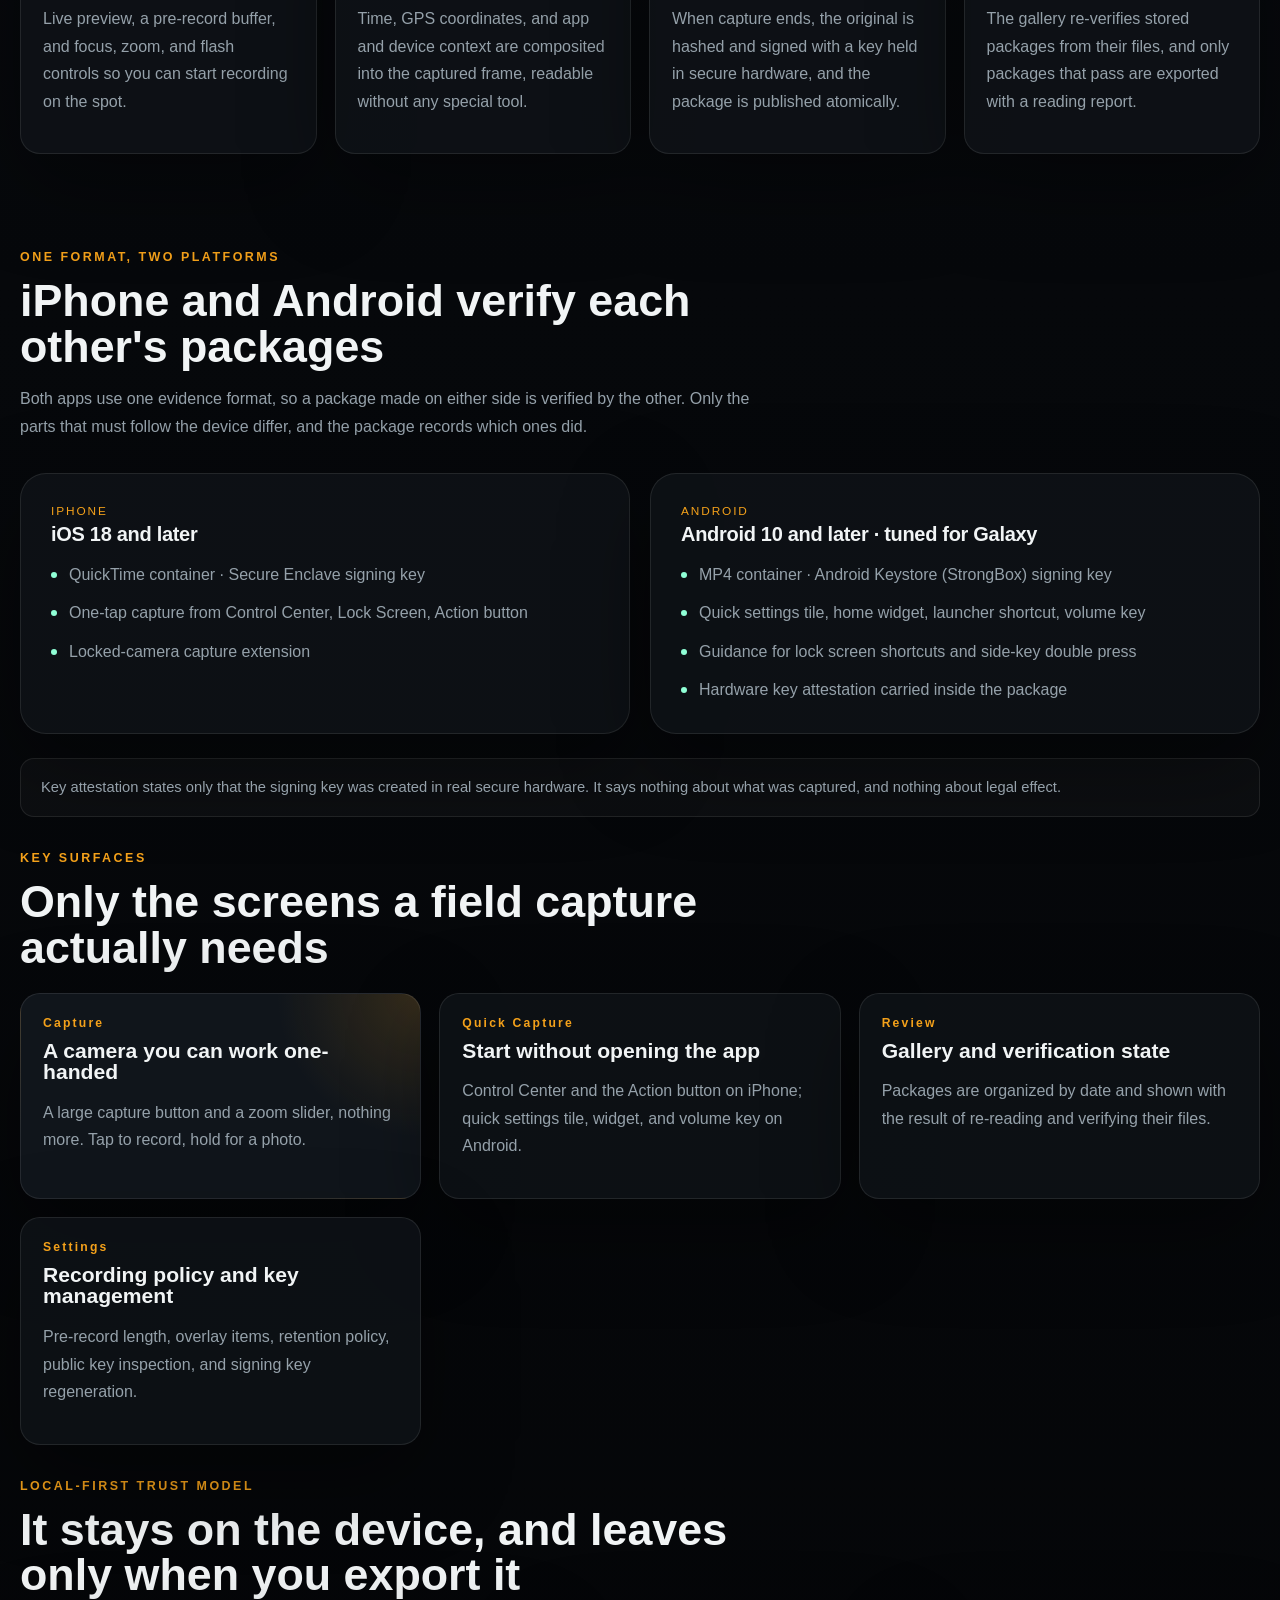
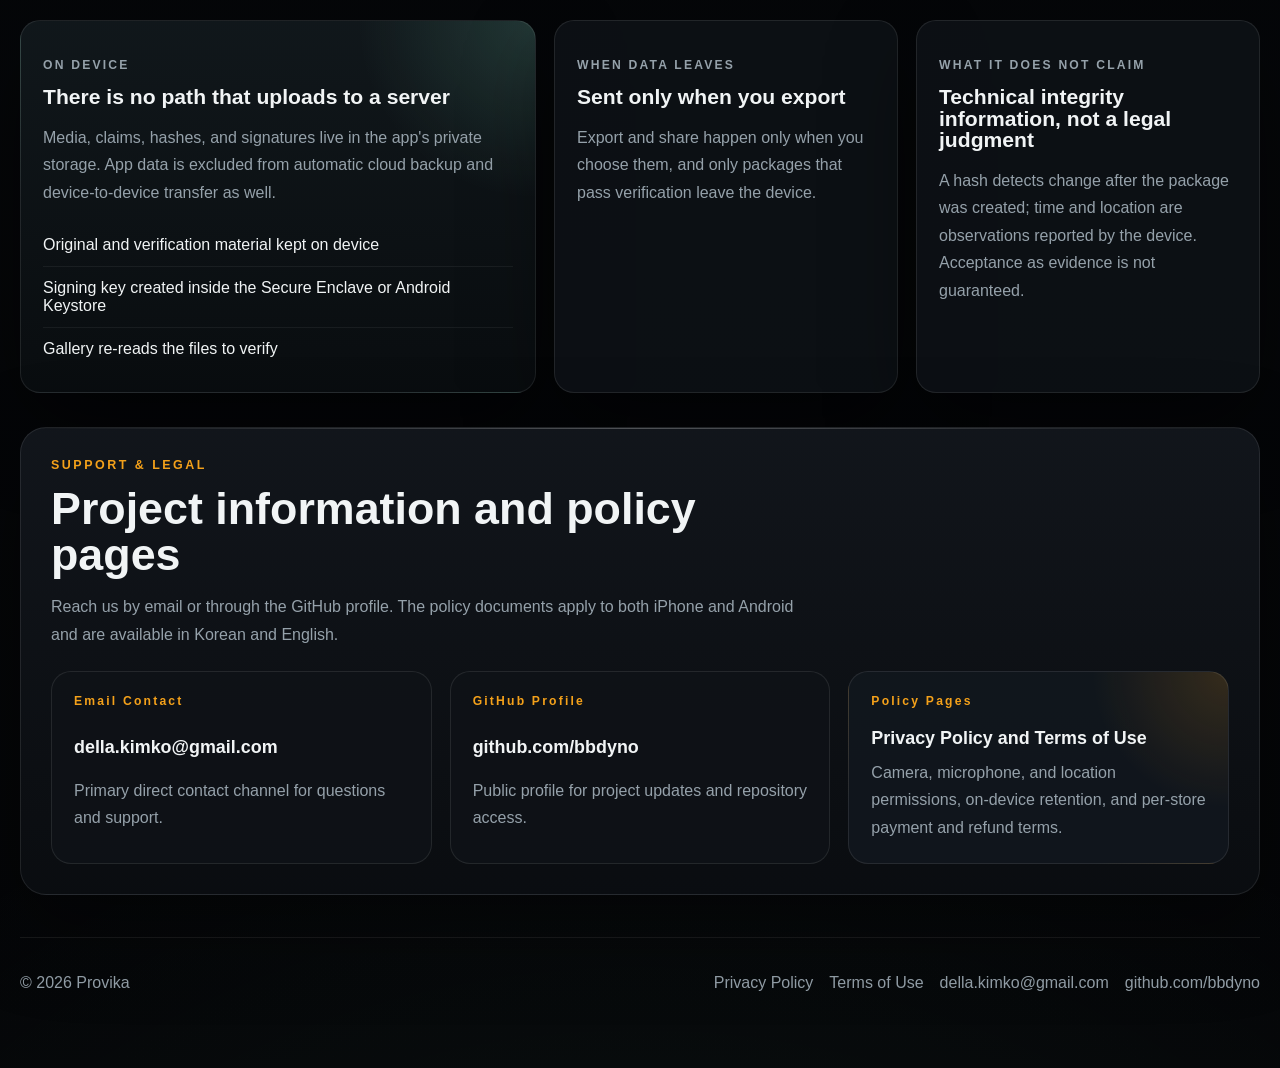
==== commit 37c4ac5e: "docs: 약관·개인정보 개정과 사이트 2.0 정합 약관과 개인정보 처리방침을 iOS·Android 공통 문서로 다시 썼다. 문서를 두 벌 운영하면 내용이 갈라지므로 하나로 두되," ====
--- a/docs/index.html
+++ b/docs/index.html
@@ -22,6 +22,7 @@
       <div class="topbar-actions">
         <nav class="topnav">
           <a href="#workflow" data-i18n="nav.workflow">증거 흐름</a>
+          <a href="#platforms" data-i18n="nav.platforms">iPhone · Android</a>
           <a href="#surfaces" data-i18n="nav.surfaces">핵심 화면</a>
           <a href="#trust" data-i18n="nav.trust">보관과 신뢰</a>
           <a href="#support" data-i18n="nav.support">지원</a>
@@ -44,6 +45,20 @@
             Provika는 영상에 타임스탬프와 GPS를 직접 기록하고, sidecar JSON, SHA-256 해시, ECDSA 서명, 갤러리 검토 흐름까지
             하나로 묶은 iPhone용 증거 캡처 서비스입니다.
           </p>
+          <!--
+            스토어 배지는 자리표시자다. 출시 전에 Apple 과 Google 이 제공하는 공식 배지 이미지로
+            교체해야 한다. 두 회사 모두 배지 아트워크를 자체 제작하는 것을 브랜드 지침으로 금지한다.
+          -->
+          <div class="store-badges">
+            <a class="store-badge" href="#platforms" data-store="ios">
+              <span class="store-badge-kicker" data-i18n="store.ios.kicker">Download on the</span>
+              <strong class="store-badge-name">App Store</strong>
+            </a>
+            <a class="store-badge store-badge-pending" href="#platforms" data-store="android">
+              <span class="store-badge-kicker" data-i18n="store.android.kicker">Coming soon on</span>
+              <strong class="store-badge-name">Google Play</strong>
+            </a>
+          </div>
           <div class="hero-actions">
             <a class="button button-primary" href="#workflow" data-i18n="hero.primary">증거 흐름 보기</a>
             <a class="button button-secondary" href="./privacy.html" data-i18n="hero.secondary">개인정보 처리방침</a>
@@ -74,9 +89,9 @@
             <div class="device-preview">
               <div class="road-grid" aria-hidden="true"></div>
               <div class="overlay-stack">
-                <span>2026-04-19 19:12:42.318</span>
+                <span>2026-08-29 13:15:33.421</span>
                 <span>GPS: 37.566532, 126.978021</span>
-                <span>Provika v1.0.0 · iPhone</span>
+                <span>Provika 2.0 · iPhone / Galaxy</span>
               </div>
               <div class="preview-badge" data-i18n="hero.visual.badge">Evidence Burn-In</div>
             </div>
@@ -134,6 +149,45 @@
             <p data-i18n="workflow.step4.body">날짜별 필터링, 재생, 공유, 신고 완료 표시, 삭제와 함께 서명 검증 상태를 다시 확인할 수 있습니다.</p>
           </article>
         </div>
+      </section>
+
+
+      <section class="platforms-section" id="platforms">
+        <div class="section-heading">
+          <p class="eyebrow" data-i18n="platforms.eyebrow">ONE FORMAT, TWO PLATFORMS</p>
+          <h2 data-i18n="platforms.title">iPhone과 Android가 서로의 증거 패키지를 검증합니다</h2>
+          <p class="section-copy" data-i18n="platforms.body">
+            두 앱은 같은 증거 포맷을 씁니다. 한쪽에서 만든 패키지를 다른 쪽 검증기가 그대로 확인할 수 있습니다.
+            기기에 맞는 부분만 각 플랫폼의 방식을 따르고, 그 사실은 패키지 안에 그대로 기록됩니다.
+          </p>
+        </div>
+
+        <div class="platform-grid">
+          <article class="platform-card">
+            <p class="platform-kicker">iPhone</p>
+            <h3 data-i18n="platforms.ios.title">iOS 18 이상</h3>
+            <ul class="platform-list">
+              <li data-i18n="platforms.ios.item1">QuickTime 컨테이너 · Secure Enclave 서명 키</li>
+              <li data-i18n="platforms.ios.item2">제어 센터 · 잠금화면 · 액션 버튼 원터치 촬영</li>
+              <li data-i18n="platforms.ios.item3">잠금 상태 카메라 익스텐션</li>
+            </ul>
+          </article>
+
+          <article class="platform-card">
+            <p class="platform-kicker">Android</p>
+            <h3 data-i18n="platforms.android.title">Android 10 이상 · 갤럭시 최적화</h3>
+            <ul class="platform-list">
+              <li data-i18n="platforms.android.item1">MP4 컨테이너 · Android Keystore(StrongBox) 서명 키</li>
+              <li data-i18n="platforms.android.item2">빠른 설정 타일 · 홈 위젯 · 런처 숏컷 · 볼륨 키 촬영</li>
+              <li data-i18n="platforms.android.item3">잠금화면 바로가기와 측면 버튼 두 번 누르기 안내</li>
+              <li data-i18n="platforms.android.item4">하드웨어 키 증명서를 패키지에 함께 보관</li>
+            </ul>
+          </article>
+        </div>
+
+        <p class="platform-note" data-i18n="platforms.note">
+          하드웨어 키 증명은 서명 키가 실제 보안 하드웨어에서 만들어졌다는 사실만 말합니다. 촬영 내용의 진위나 법적 효력과는 무관합니다.
+        </p>
       </section>
 
       <section class="surfaces-section" id="surfaces">
@@ -242,6 +296,6 @@
     </footer>
   </div>
 
-  <script src="./app.js?v=2026041901"></script>
+  <script src="./app.js?v=2026082901"></script>
 </body>
 </html>
--- a/docs/styles.css
+++ b/docs/styles.css
@@ -619,3 +619,131 @@
     align-items: flex-start;
   }
 }
+
+/* ---------- 스토어 배지 ---------- */
+/*
+  자리표시자 스타일이다. 출시 전에 Apple 과 Google 이 제공하는 공식 배지 이미지로 교체해야 한다.
+  두 회사 모두 배지 아트워크를 자체 제작하는 것을 브랜드 지침으로 금지한다.
+*/
+.store-badges {
+  display: flex;
+  flex-wrap: wrap;
+  gap: 12px;
+  margin-bottom: 22px;
+}
+
+.store-badge {
+  display: flex;
+  flex-direction: column;
+  gap: 2px;
+  padding: 10px 20px;
+  min-width: 168px;
+  border: 1px solid var(--border);
+  border-radius: var(--radius-sm);
+  background: rgba(255, 255, 255, 0.06);
+  color: var(--text);
+  text-decoration: none;
+  transition: border-color 0.2s ease, background 0.2s ease;
+}
+
+.store-badge:hover,
+.store-badge:focus-visible {
+  border-color: rgba(255, 255, 255, 0.28);
+  background: rgba(255, 255, 255, 0.1);
+}
+
+.store-badge-kicker {
+  font-size: 0.72rem;
+  letter-spacing: 0.04em;
+  color: var(--muted);
+}
+
+.store-badge-name {
+  font-size: 1.05rem;
+  font-weight: 600;
+  letter-spacing: -0.01em;
+}
+
+/* 아직 출시되지 않은 스토어는 눌러도 갈 곳이 없다는 걸 시각적으로 알린다. */
+.store-badge-pending {
+  opacity: 0.72;
+  border-style: dashed;
+}
+
+/* ---------- 플랫폼 섹션 ---------- */
+.platforms-section {
+  margin-top: 96px;
+}
+
+.platform-grid {
+  display: grid;
+  grid-template-columns: repeat(auto-fit, minmax(300px, 1fr));
+  gap: 20px;
+  margin-top: 32px;
+}
+
+.platform-card {
+  padding: 30px;
+  border: 1px solid var(--border);
+  border-radius: var(--radius-lg);
+  background: var(--panel);
+  box-shadow: var(--shadow);
+}
+
+.platform-kicker {
+  margin: 0 0 6px;
+  font-size: 0.74rem;
+  letter-spacing: 0.16em;
+  text-transform: uppercase;
+  color: var(--amber);
+}
+
+.platform-card h3 {
+  margin: 0 0 18px;
+  font-size: 1.25rem;
+  letter-spacing: -0.015em;
+}
+
+.platform-list {
+  margin: 0;
+  padding: 0;
+  list-style: none;
+  display: flex;
+  flex-direction: column;
+  gap: 12px;
+}
+
+.platform-list li {
+  position: relative;
+  padding-left: 18px;
+  color: var(--muted);
+  line-height: 1.65;
+}
+
+.platform-list li::before {
+  content: "";
+  position: absolute;
+  left: 0;
+  top: 0.62em;
+  width: 6px;
+  height: 6px;
+  border-radius: 50%;
+  background: var(--mint);
+}
+
+.platform-note {
+  margin-top: 24px;
+  padding: 16px 20px;
+  border: 1px solid var(--border);
+  border-radius: var(--radius-sm);
+  background: rgba(255, 255, 255, 0.03);
+  color: var(--muted);
+  font-size: 0.92rem;
+  line-height: 1.7;
+}
+
+@media (max-width: 720px) {
+  .store-badge {
+    flex: 1 1 100%;
+  }
+}
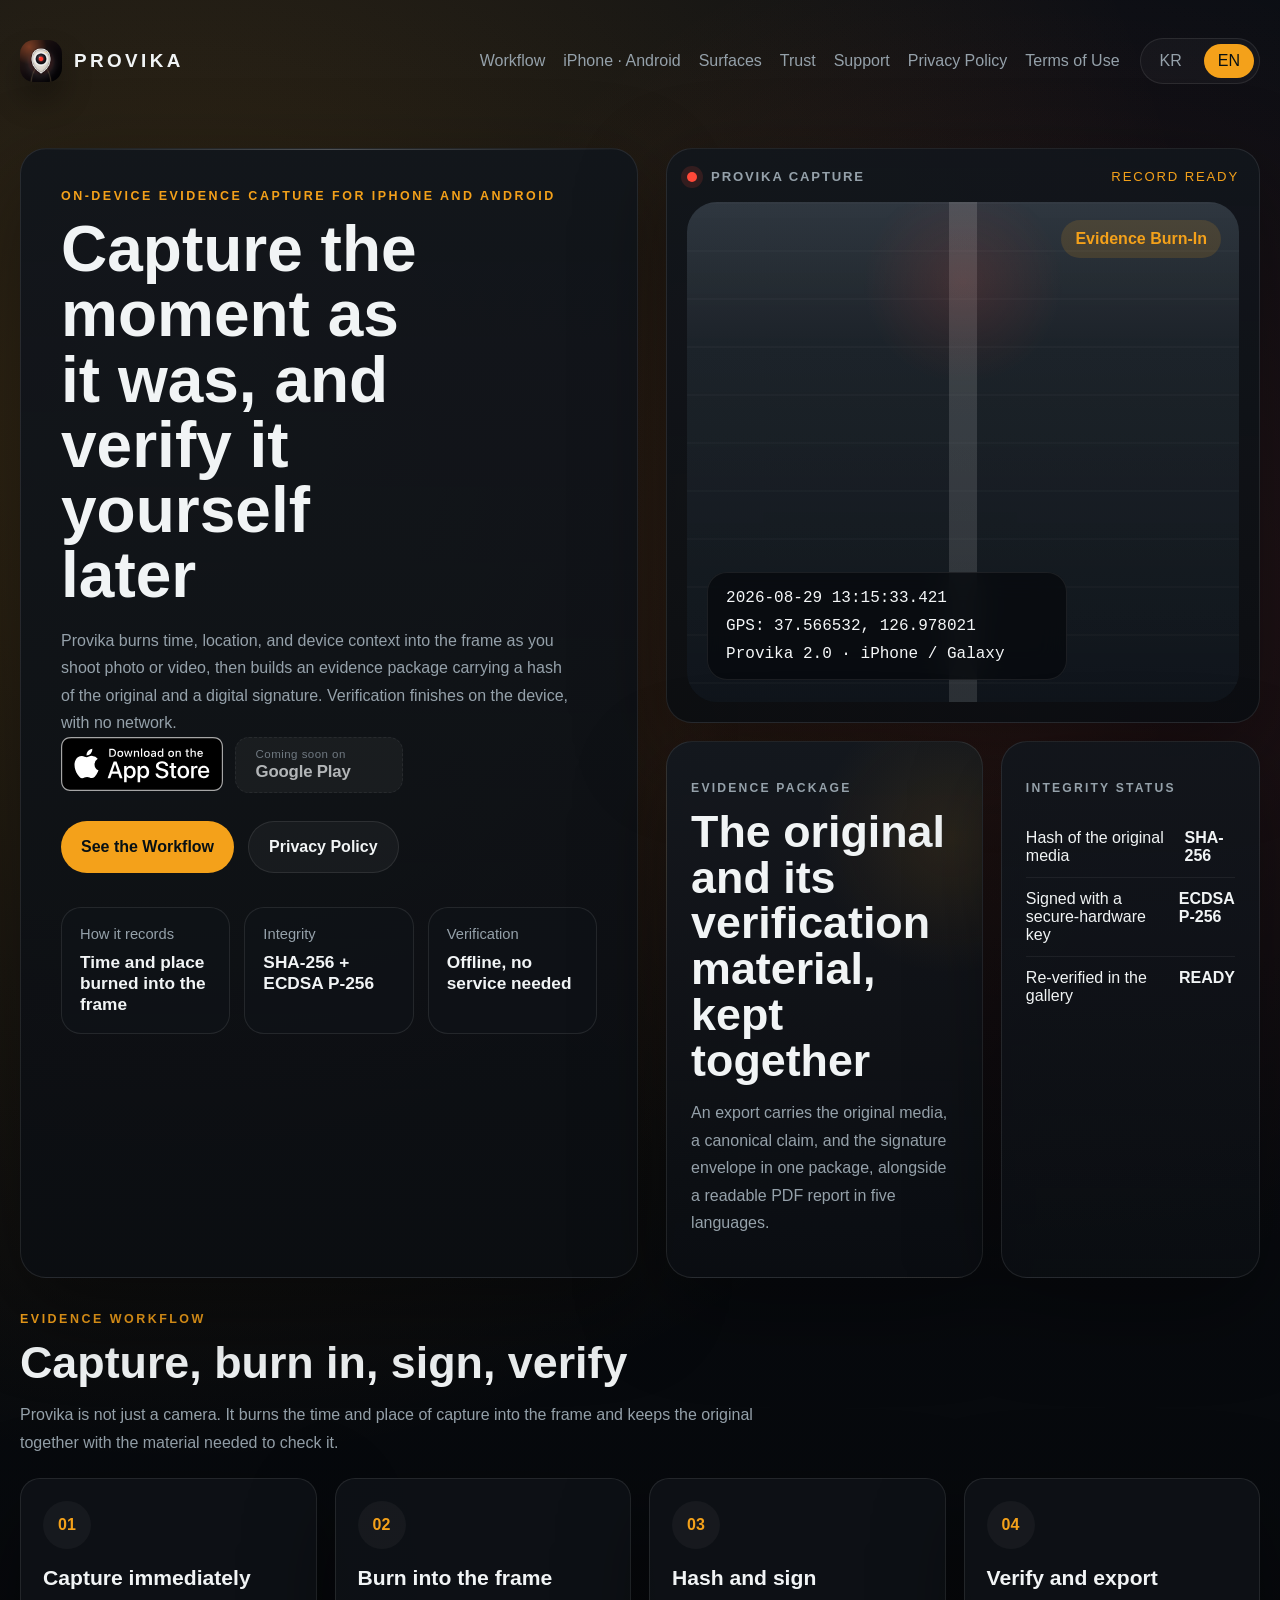
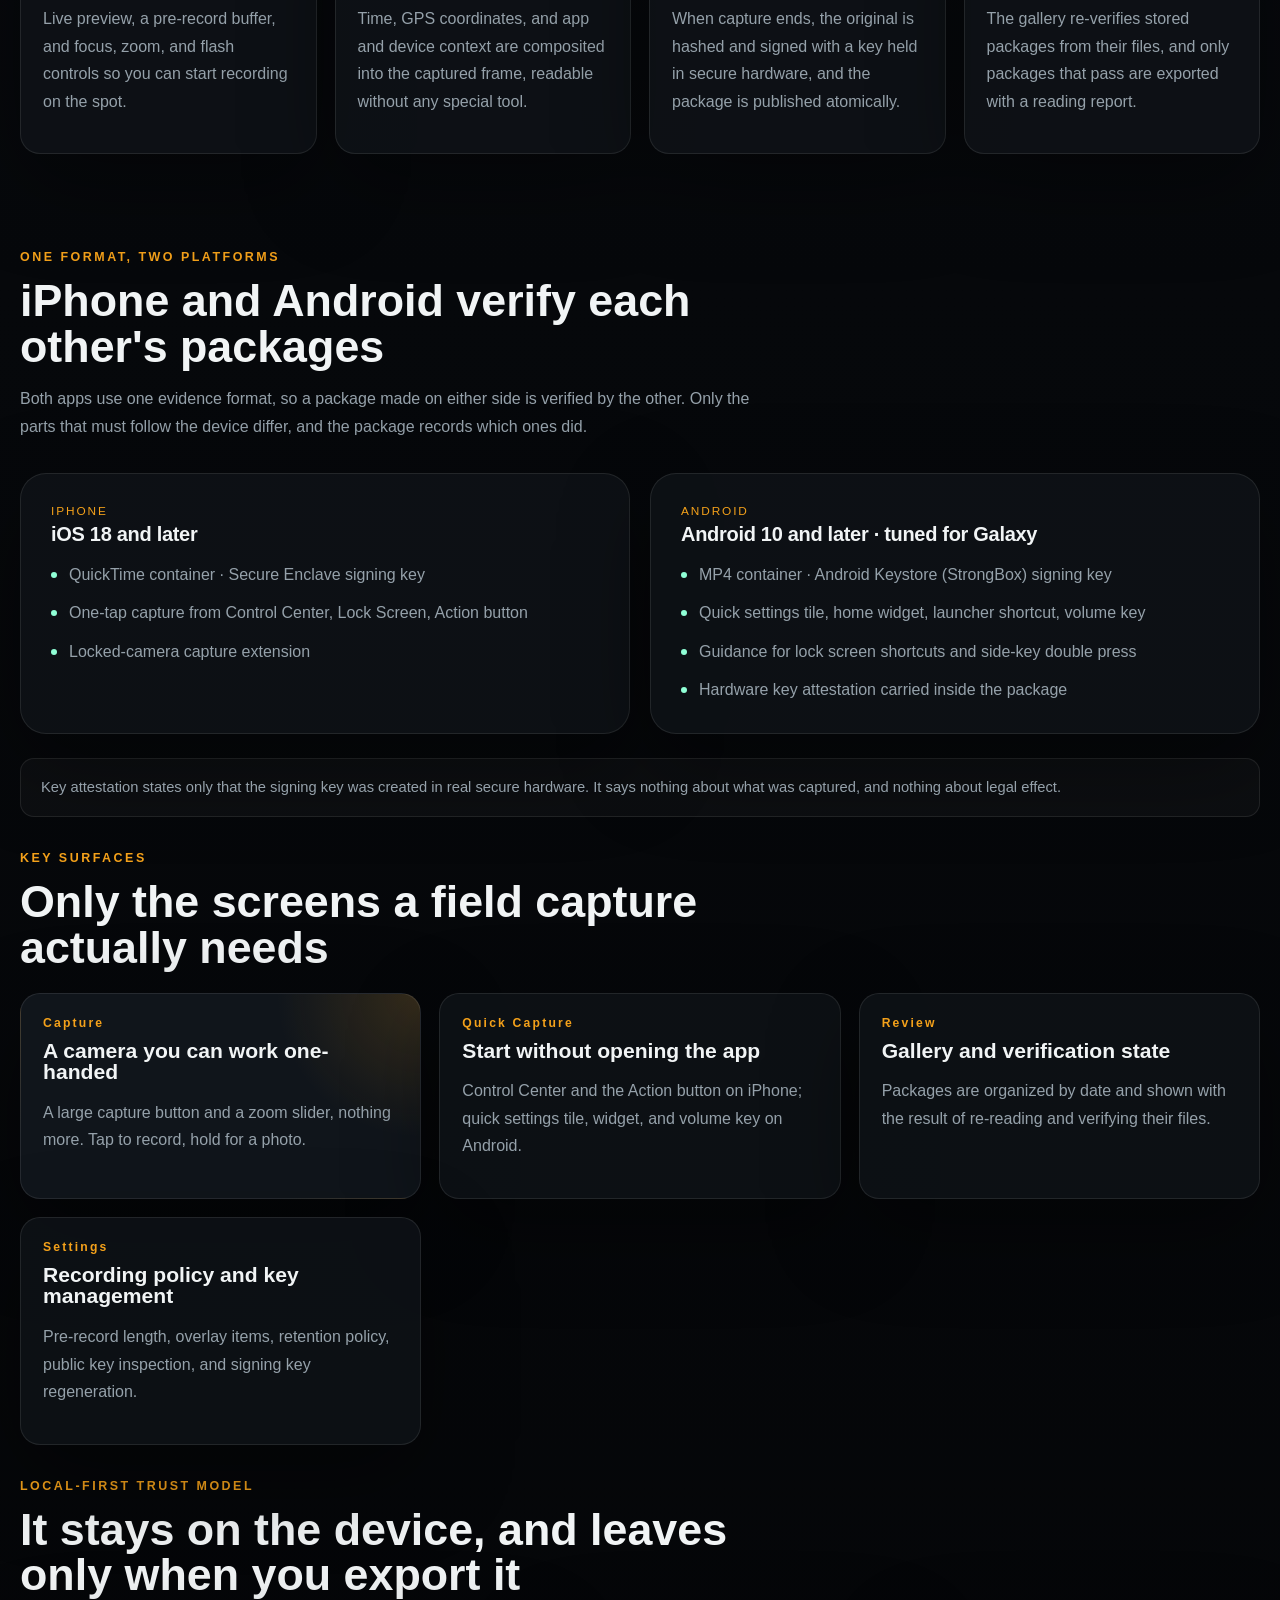
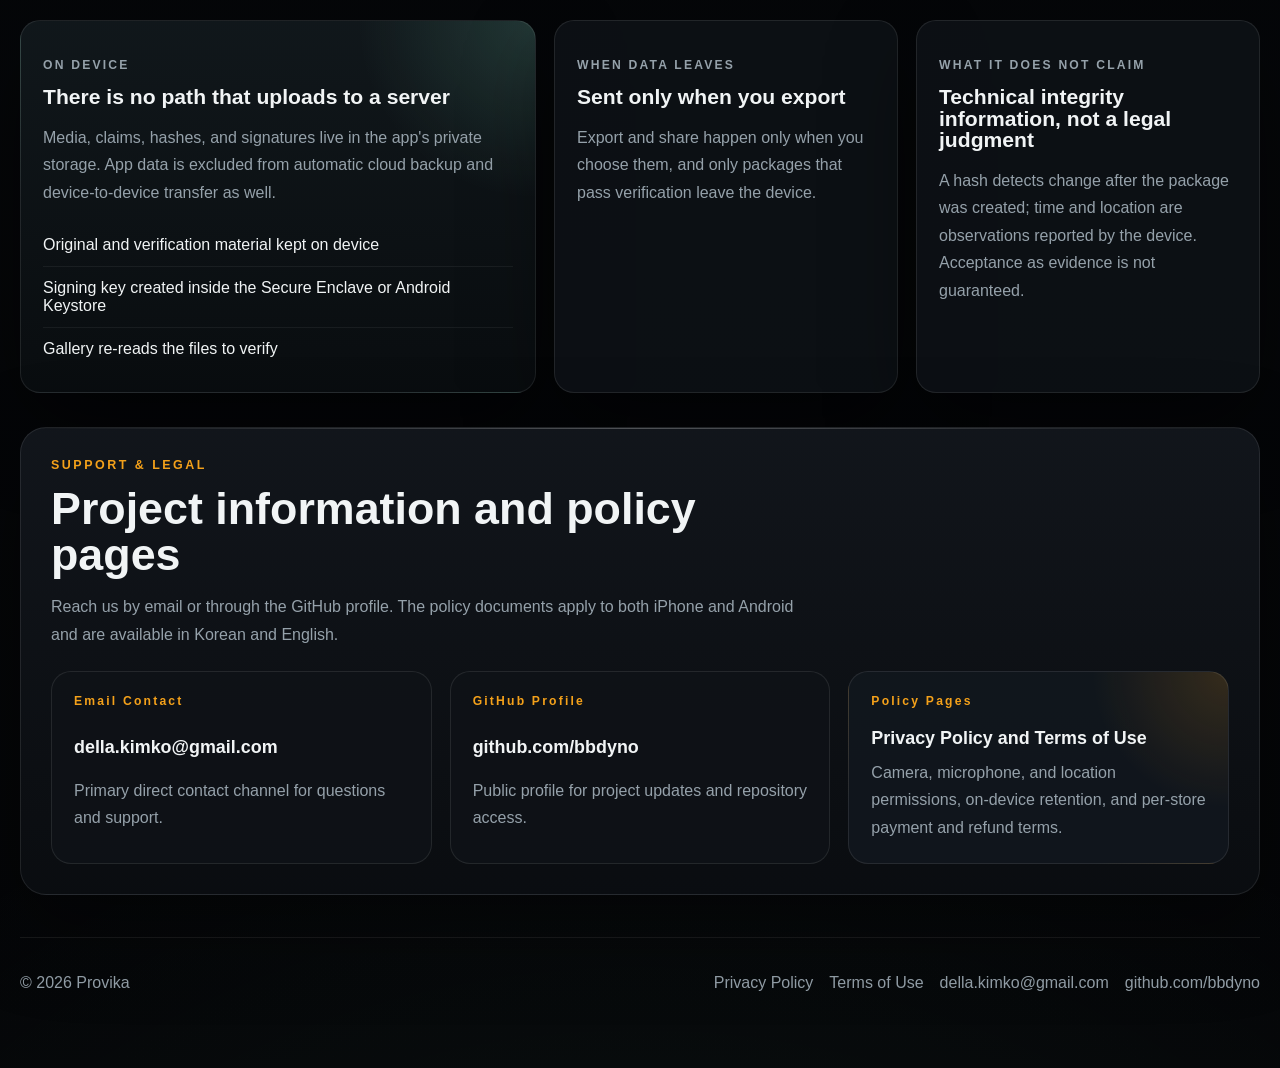
==== commit 26fb472d: "docs: 공식 스토어 배지 적용과 실제 App Store 링크 연결 자리표시자로 두었던 배지를 Apple Marketing Tools 에서 받은 공식 SVG 로 교체했다. 확인해" ====
--- a/docs/index.html
+++ b/docs/index.html
@@ -46,18 +46,24 @@
             하나로 묶은 iPhone용 증거 캡처 서비스입니다.
           </p>
           <!--
-            스토어 배지는 자리표시자다. 출시 전에 Apple 과 Google 이 제공하는 공식 배지 이미지로
-            교체해야 한다. 두 회사 모두 배지 아트워크를 자체 제작하는 것을 브랜드 지침으로 금지한다.
+            Apple 배지는 Apple Marketing Tools 에서 받은 공식 SVG 다. 앱이 실제로 스토어에
+            있으므로 실 링크를 건다.
+
+            Google Play 배지 이미지도 함께 받아 두었지만(assets/badges/google-play-*.png)
+            아직 붙이지 않는다. Play 배지는 스토어의 앱 페이지로 연결하는 용도이고, 등록 전에
+            달면 없는 페이지를 가리키게 된다. Play 출시 시 아래 anchor 를 이미지 배지로 바꾸고
+            href 를 스토어 URL 로 교체하면 된다.
           -->
           <div class="store-badges">
-            <a class="store-badge" href="#platforms" data-store="ios">
-              <span class="store-badge-kicker" data-i18n="store.ios.kicker">Download on the</span>
-              <strong class="store-badge-name">App Store</strong>
+            <a class="store-badge store-badge-image"
+               href="https://apps.apple.com/app/id6762289942"
+               target="_blank" rel="noreferrer">
+              <img src="./assets/badges/app-store-ko-kr.svg" alt="App Store에서 다운로드하기" data-store-badge="ios">
             </a>
-            <a class="store-badge store-badge-pending" href="#platforms" data-store="android">
-              <span class="store-badge-kicker" data-i18n="store.android.kicker">Coming soon on</span>
+            <span class="store-badge store-badge-pending">
+              <span class="store-badge-kicker" data-i18n="store.android.kicker">Google Play 출시 예정</span>
               <strong class="store-badge-name">Google Play</strong>
-            </a>
+            </span>
           </div>
           <div class="hero-actions">
             <a class="button button-primary" href="#workflow" data-i18n="hero.primary">증거 흐름 보기</a>
--- a/docs/styles.css
+++ b/docs/styles.css
@@ -664,10 +664,31 @@
   letter-spacing: -0.01em;
 }
 
+/* 공식 배지 이미지는 아트워크를 그대로 쓰고 우리 테두리를 덧대지 않는다. */
+.store-badge-image {
+  padding: 0;
+  min-width: 0;
+  border: 0;
+  background: none;
+}
+
+.store-badge-image:hover,
+.store-badge-image:focus-visible {
+  background: none;
+  opacity: 0.86;
+}
+
+.store-badge-image img {
+  display: block;
+  height: 54px;
+  width: auto;
+}
+
 /* 아직 출시되지 않은 스토어는 눌러도 갈 곳이 없다는 걸 시각적으로 알린다. */
 .store-badge-pending {
   opacity: 0.72;
   border-style: dashed;
+  cursor: default;
 }
 
 /* ---------- 플랫폼 섹션 ---------- */
